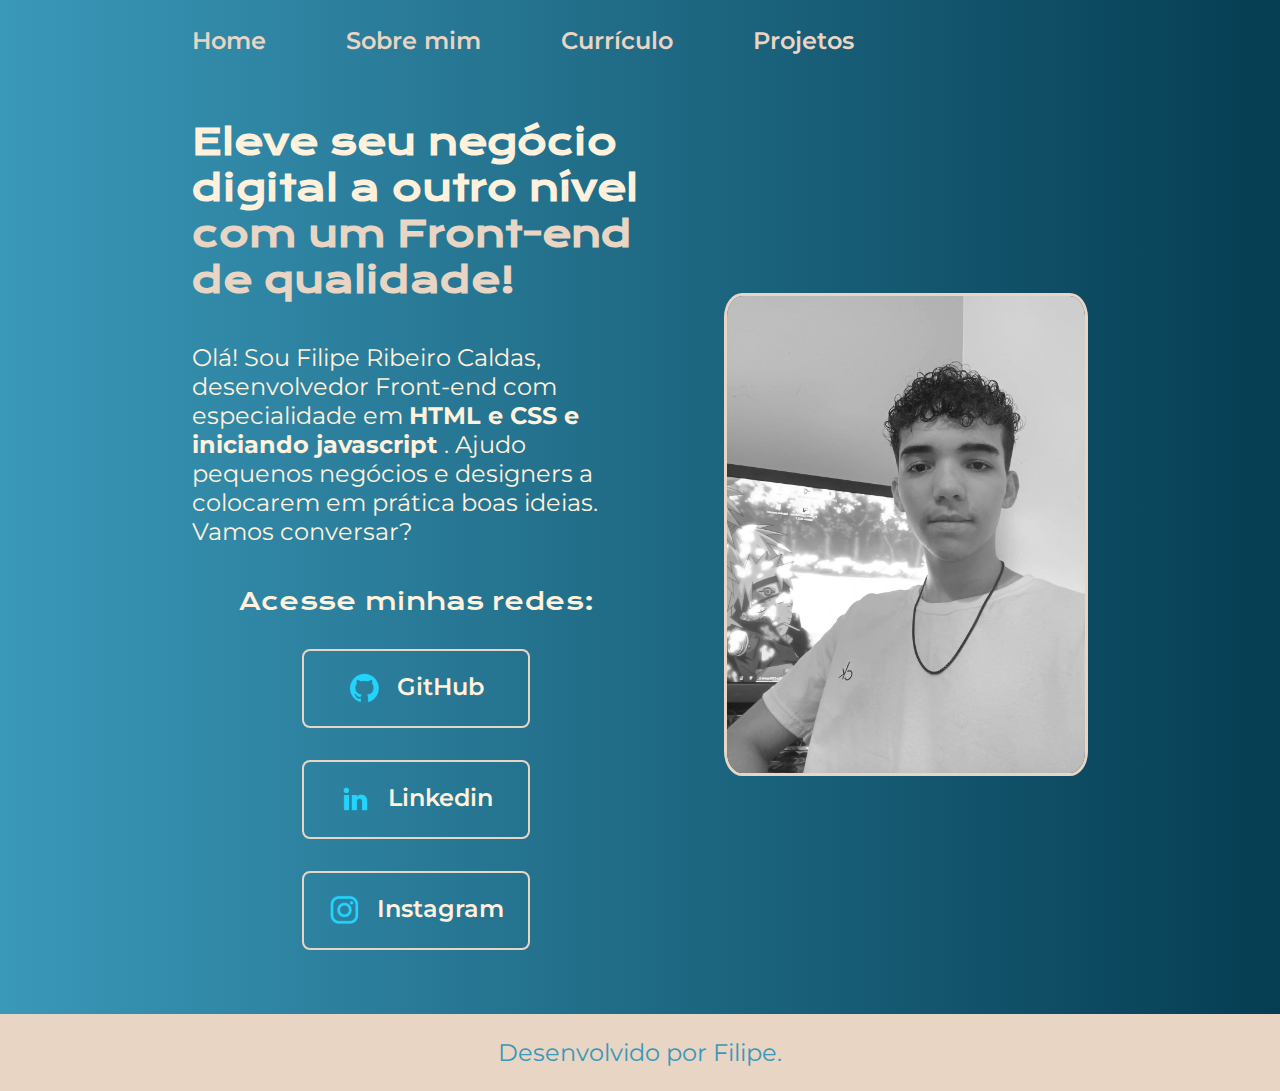
==== index.html @ eda3189e "Add files via upload" ====
<!DOCTYPE html>
<html lang="pt-br">
<head>
    <meta charset="UTF-8"> 
    <meta http-equiv="X-UA-Compatible" content="IE=edge">
    <meta name="viewport" content="width=device-width, initial-scale=1.0">
    <title>Portifolio</title>
    <link rel="stylesheet" href="./estilos/style.css">
</head>
<body>
    <header class="cabecalho">
        <nav class="cabecalho__menu">
            <a class="cabecalho__menu__link" href="index.html">Home</a>
            <a class="cabecalho__menu__link" href="about.html">Sobre mim</a>
            <a class="cabecalho__menu__link" href="curriculo.html">Currículo</a>
            <a class="cabecalho__menu__link" href="projetos.html">Projetos</a>
        </nav>
    </header>
    <main class="apresentacao">

        <section class="apresentacao__conteudo">

        <h1 class="apresentacao__conteudo__titulo">
            Eleve seu negócio digital a outro nível <strong class="titulo-destaque">com um Front-end de qualidade!
            </strong>
        </h1>

            <p class="apresentacao__conteudo__texto">
                Olá! Sou Filipe Ribeiro Caldas, desenvolvedor Front-end com especialidade em <strong>HTML e CSS e 
                iniciando javascript </strong>. Ajudo pequenos negócios e designers a colocarem em prática boas 
                ideias. Vamos conversar?
            </p>

        <div class="apresentacao__links">

            <h2 class="apresentacao__links__subtitulo">Acesse minhas redes:</h2>

            <a class="apresentacao__links__navegacao" href="https://github.com/FiilipeRibeiro">
                <img src="./imagens/github.png" alt="Imagem GitHub">
                GitHub
            </a>

            <a class="apresentacao__links__navegacao" href="https://www.linkedin.com/in/filipe-ribeiro-caldas-67a836258/">
                <img src="./imagens/linkedin.png" alt="Imagem linkedin">
                Linkedin
            </a>

            <a class="apresentacao__links__navegacao" href="https://www.instagram.com/fiiliperibeiro_/">
                <img src="./imagens/instagram.png" alt="Imagem instagram">
                Instagram
            </a>
            

        </div>

        </section>
            
        <img class="apresentacao__imagem" src="./imagens/Foto-FIlipe.png" alt="Foto Filipe">
       
    </main>

    <footer class="rodape">
        <p>Desenvolvido por Filipe.</p>
    </footer>
    
</body>
</html>
---- estilos/style.css ----
@import url('https://fonts.googleapis.com/css2?family=Krona+One&display=swap');
@import url('https://fonts.googleapis.com/css2?family=Krona+One&family=Montserrat&display=swap');
@import url('https://fonts.googleapis.com/css2?family=Krona+One&family=Montserrat:wght@400;600&display=swap');


:root {
    --cor-primaria: #3A98B9;
    --cor-secundaria: #FFF1DC;
    --cor-terciaria: #E8D5C4;
    --cor-quartenaria: #053d52;
    --cor-hover: #E8D5C4;

    --font-primaria:'Krona One', sans-serif;
    --font-secundaria: 'Montserrat', sans-serif;
}

* {
    margin: 0;
    padding: 0;
}

body {
    box-sizing: border-box;
    background: linear-gradient(to right , var(--cor-primaria), var(--cor-quartenaria));
    color: var(--cor-secundaria);
}

.cabecalho {
    padding: 2% 0% 0% 15%;
}

.cabecalho__menu {
    display: flex;
    gap: 80px;
}

.cabecalho__menu__link {
    color: var(--cor-terciaria);
    font-family: var(--font-secundaria);
    font-size: 1.5rem;
    font-weight: 600;
    text-decoration: none;
}

.apresentacao {
    padding: 5% 15%;
    display: flex;
    align-items: center;
    justify-content: space-between;
    gap: 82px;
}

.apresentacao__conteudo {
    width: 50%;
    display: flex;
    flex-direction: column;
    gap: 40px;
}

.apresentacao__conteudo__titulo {
    font-size: 2.25rem;
    font-family: var(--font-primaria);
}

.titulo-destaque {
    color: var(--cor-terciaria);
}

.apresentacao__conteudo__texto {
    font-size: 1.5rem;
    font-family: var(--font-secundaria);
}

.apresentacao__links {
    display: flex;
    flex-direction: column;
    justify-content: space-between;
    align-items: center;
    gap: 32px;
}

.apresentacao__links__subtitulo {
    font-size: 1.5rem;
    font-family: var(--font-primaria);
    font-weight: 400;
}

.apresentacao__links__navegacao {
    border: 2px solid var(--cor-terciaria);
    display: flex;
    justify-content: center;
    gap: 16px;
    text-align: center;
    text-decoration: none;
    width: 50%;
    border-radius: 8px;
    font-size: 1.5rem;
    font-weight: 600;
    padding: 21.5px 0;
    color: var(--cor-secundaria);
    font-family: var(--font-secundaria);
}

.apresentacao__links__link:hover {
    background-color: var(--cor-hover);
}

.apresentacao__imagem {
    width: 40%;
    border-radius: 5%;
    border: solid var(--cor-terciaria);
}

.rodape { 
    padding: 24px;
    color: var(--cor-primaria);
    background-color: var(--cor-terciaria);
    text-align: center;
    font-family: var(--font-secundaria);
    font-size: 1.5rem;
    font-weight: 400;
}

@media (max-width: 1200px) {
    .cabecalho {
        padding: 10%
    }

    .cabecalho__menu {
        justify-content: center;
    }

    .apresentacao {
        flex-direction: column-reverse;
        padding: 5%;
    }

    .apresentacao__conteudo {
        width: auto;
    }
}

@media (max-width: 640px) {
    .cabecalho__menu {
        flex-direction: column;
        align-items: center;
    }
}
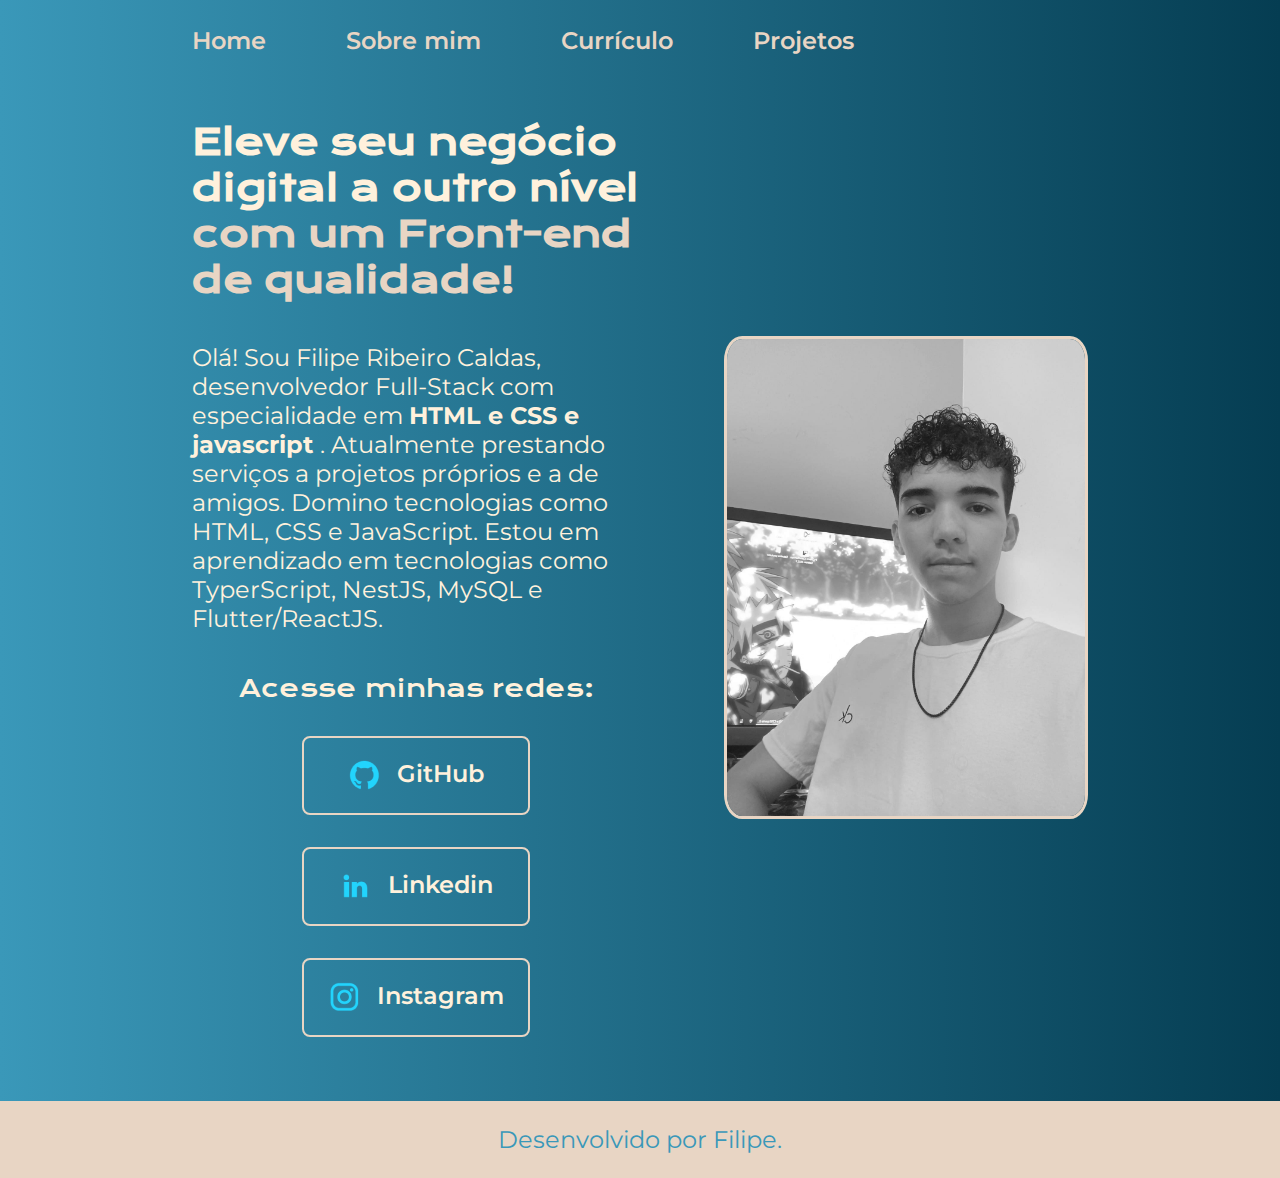
==== commit 34129abe: "update: index" ====
--- a/index.html
+++ b/index.html
@@ -1,67 +1,76 @@
 <!DOCTYPE html>
 <html lang="pt-br">
-<head>
-    <meta charset="UTF-8"> 
-    <meta http-equiv="X-UA-Compatible" content="IE=edge">
-    <meta name="viewport" content="width=device-width, initial-scale=1.0">
+  <head>
+    <meta charset="UTF-8" />
+    <meta http-equiv="X-UA-Compatible" content="IE=edge" />
+    <meta name="viewport" content="width=device-width, initial-scale=1.0" />
     <title>Portifolio</title>
-    <link rel="stylesheet" href="./estilos/style.css">
-</head>
-<body>
+    <link rel="stylesheet" href="./estilos/style.css" />
+  </head>
+  <body>
     <header class="cabecalho">
-        <nav class="cabecalho__menu">
-            <a class="cabecalho__menu__link" href="index.html">Home</a>
-            <a class="cabecalho__menu__link" href="about.html">Sobre mim</a>
-            <a class="cabecalho__menu__link" href="curriculo.html">Currículo</a>
-            <a class="cabecalho__menu__link" href="projetos.html">Projetos</a>
-        </nav>
+      <nav class="cabecalho__menu">
+        <a class="cabecalho__menu__link" href="index.html">Home</a>
+        <a class="cabecalho__menu__link" href="about.html">Sobre mim</a>
+        <a class="cabecalho__menu__link" href="curriculo.html">Currículo</a>
+        <a class="cabecalho__menu__link" href="projetos.html">Projetos</a>
+      </nav>
     </header>
     <main class="apresentacao">
-
-        <section class="apresentacao__conteudo">
-
+      <section class="apresentacao__conteudo">
         <h1 class="apresentacao__conteudo__titulo">
-            Eleve seu negócio digital a outro nível <strong class="titulo-destaque">com um Front-end de qualidade!
-            </strong>
+          Eleve seu negócio digital a outro nível
+          <strong class="titulo-destaque"
+            >com um Front-end de qualidade!
+          </strong>
         </h1>
 
-            <p class="apresentacao__conteudo__texto">
-                Olá! Sou Filipe Ribeiro Caldas, desenvolvedor Front-end com especialidade em <strong>HTML e CSS e 
-                iniciando javascript </strong>. Ajudo pequenos negócios e designers a colocarem em prática boas 
-                ideias. Vamos conversar?
-            </p>
+        <p class="apresentacao__conteudo__texto">
+          Olá! Sou Filipe Ribeiro Caldas, desenvolvedor Full-Stack com
+          especialidade em <strong>HTML e CSS e javascript </strong>. Atualmente
+          prestando serviços a projetos próprios e a de amigos. Domino
+          tecnologias como HTML, CSS e JavaScript. Estou em aprendizado em
+          tecnologias como TyperScript, NestJS, MySQL e Flutter/ReactJS.
+        </p>
 
         <div class="apresentacao__links">
+          <h2 class="apresentacao__links__subtitulo">Acesse minhas redes:</h2>
 
-            <h2 class="apresentacao__links__subtitulo">Acesse minhas redes:</h2>
+          <a
+            class="apresentacao__links__navegacao"
+            href="https://github.com/FiilipeRibeiro"
+          >
+            <img src="./imagens/github.png" alt="Imagem GitHub" />
+            GitHub
+          </a>
 
-            <a class="apresentacao__links__navegacao" href="https://github.com/FiilipeRibeiro">
-                <img src="./imagens/github.png" alt="Imagem GitHub">
-                GitHub
-            </a>
+          <a
+            class="apresentacao__links__navegacao"
+            href="https://www.linkedin.com/in/filipe-ribeiro-caldas-67a836258/"
+          >
+            <img src="./imagens/linkedin.png" alt="Imagem linkedin" />
+            Linkedin
+          </a>
 
-            <a class="apresentacao__links__navegacao" href="https://www.linkedin.com/in/filipe-ribeiro-caldas-67a836258/">
-                <img src="./imagens/linkedin.png" alt="Imagem linkedin">
-                Linkedin
-            </a>
+          <a
+            class="apresentacao__links__navegacao"
+            href="https://www.instagram.com/fiiliperibeiro_/"
+          >
+            <img src="./imagens/instagram.png" alt="Imagem instagram" />
+            Instagram
+          </a>
+        </div>
+      </section>
 
-            <a class="apresentacao__links__navegacao" href="https://www.instagram.com/fiiliperibeiro_/">
-                <img src="./imagens/instagram.png" alt="Imagem instagram">
-                Instagram
-            </a>
-            
-
-        </div>
-
-        </section>
-            
-        <img class="apresentacao__imagem" src="./imagens/Foto-FIlipe.png" alt="Foto Filipe">
-       
+      <img
+        class="apresentacao__imagem"
+        src="./imagens/Foto-FIlipe.png"
+        alt="Foto Filipe"
+      />
     </main>
 
     <footer class="rodape">
-        <p>Desenvolvido por Filipe.</p>
+      <p>Desenvolvido por Filipe.</p>
     </footer>
-    
-</body>
-</html>+  </body>
+</html>
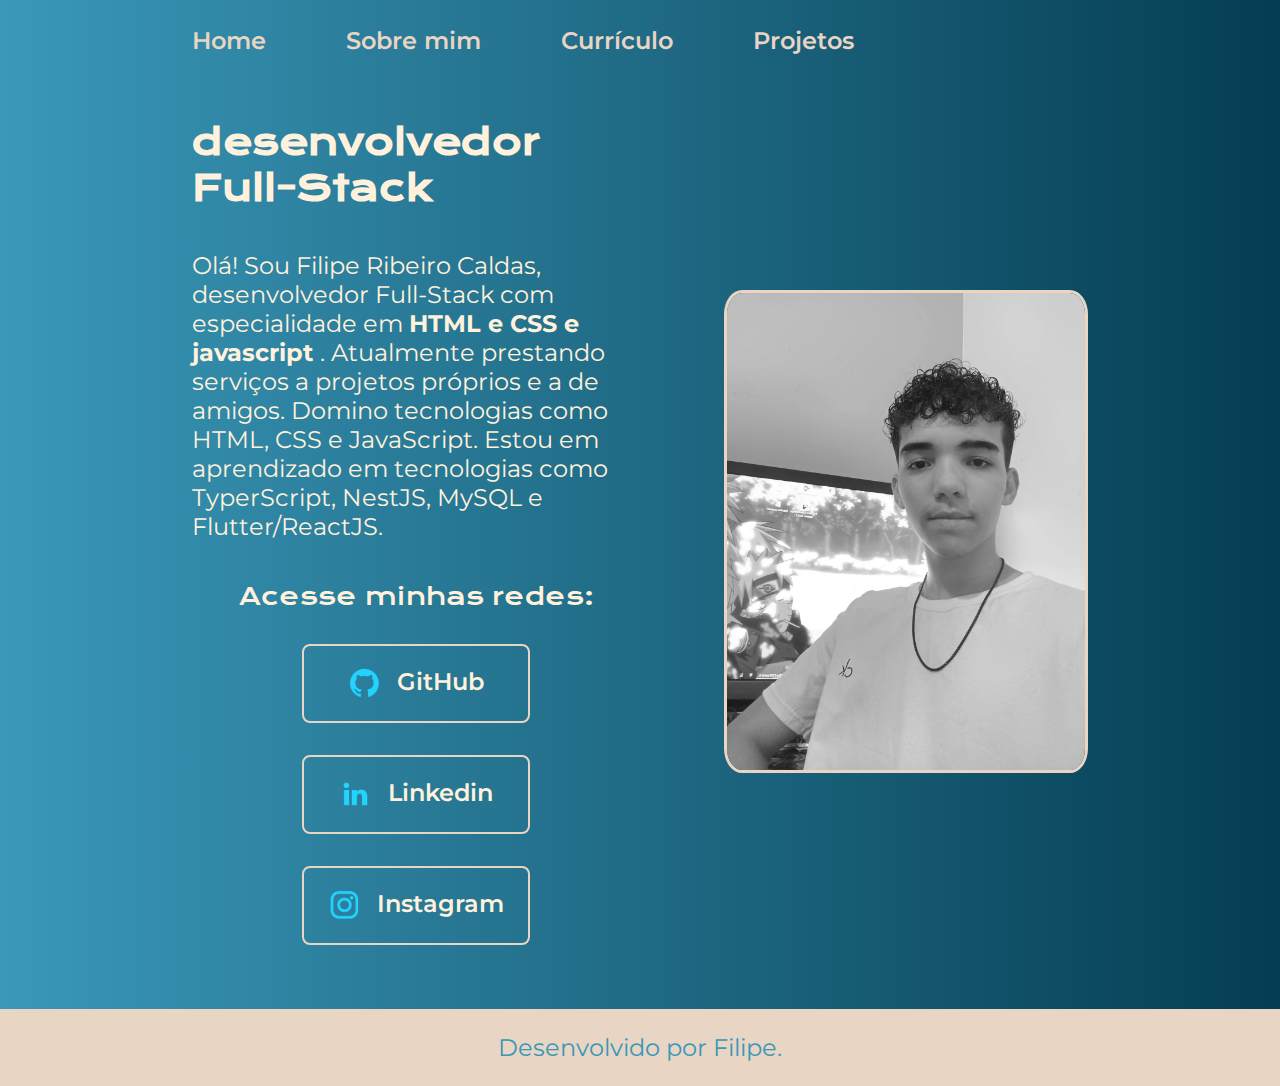
==== commit 4bb19336: "update: index" ====
--- a/index.html
+++ b/index.html
@@ -19,9 +19,7 @@
     <main class="apresentacao">
       <section class="apresentacao__conteudo">
         <h1 class="apresentacao__conteudo__titulo">
-          Eleve seu negócio digital a outro nível
-          <strong class="titulo-destaque"
-            >com um Front-end de qualidade!
+          desenvolvedor Full-Stack
           </strong>
         </h1>
 
